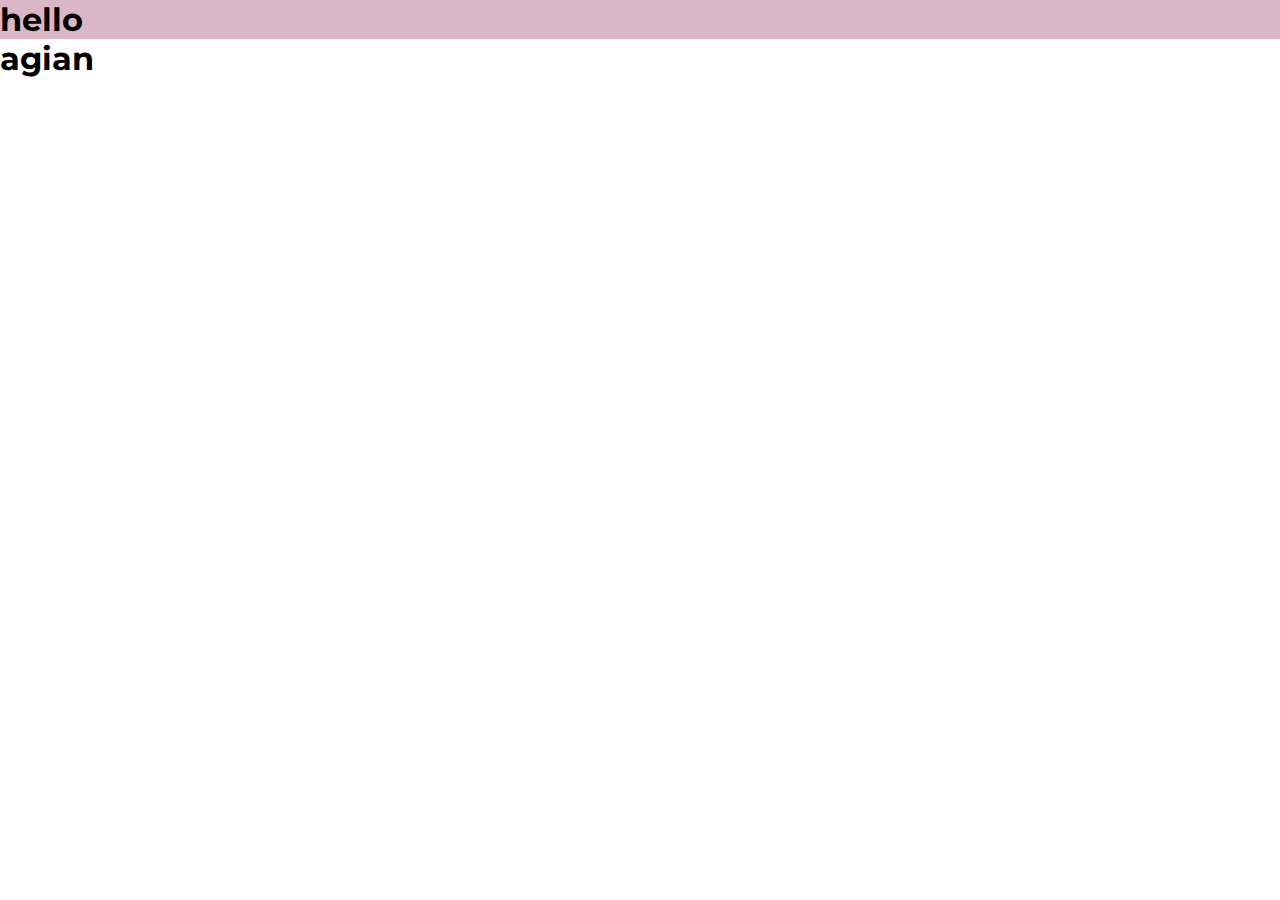
==== showmemore/showmemore.html @ 79c16b75 "update" ====
<!DOCTYPE html>
<html lang="en">
<head>
    <meta charset="UTF-8">
    <meta name="viewport" content="width=device-width, initial-scale=1.0">
    <link rel="stylesheet" href="/showmemore/scss/more.css">
    <title>About me</title>
</head>
<body>   
    <div id="fullpage">
        <section class="moresection s1">
            <h1>hello</h1>
        </section>
        <section class="moresection s2">
            <h1>agian</h1>
        </section>
    </div>
</body>
</html>
---- showmemore/scss/more.css ----
@import url("https://fonts.googleapis.com/css?family=Montserrat:400,700");
* {
  font-family: 'Montserrat';
  margin: 0;
  padding: 0;
  -webkit-box-sizing: border-box;
          box-sizing: border-box;
}

.moresection {
  width: 100%;
  display: -webkit-box;
  display: -ms-flexbox;
  display: flex;
}

.s1 {
  background-color: #DAB7C7;
}
/*# sourceMappingURL=more.css.map */
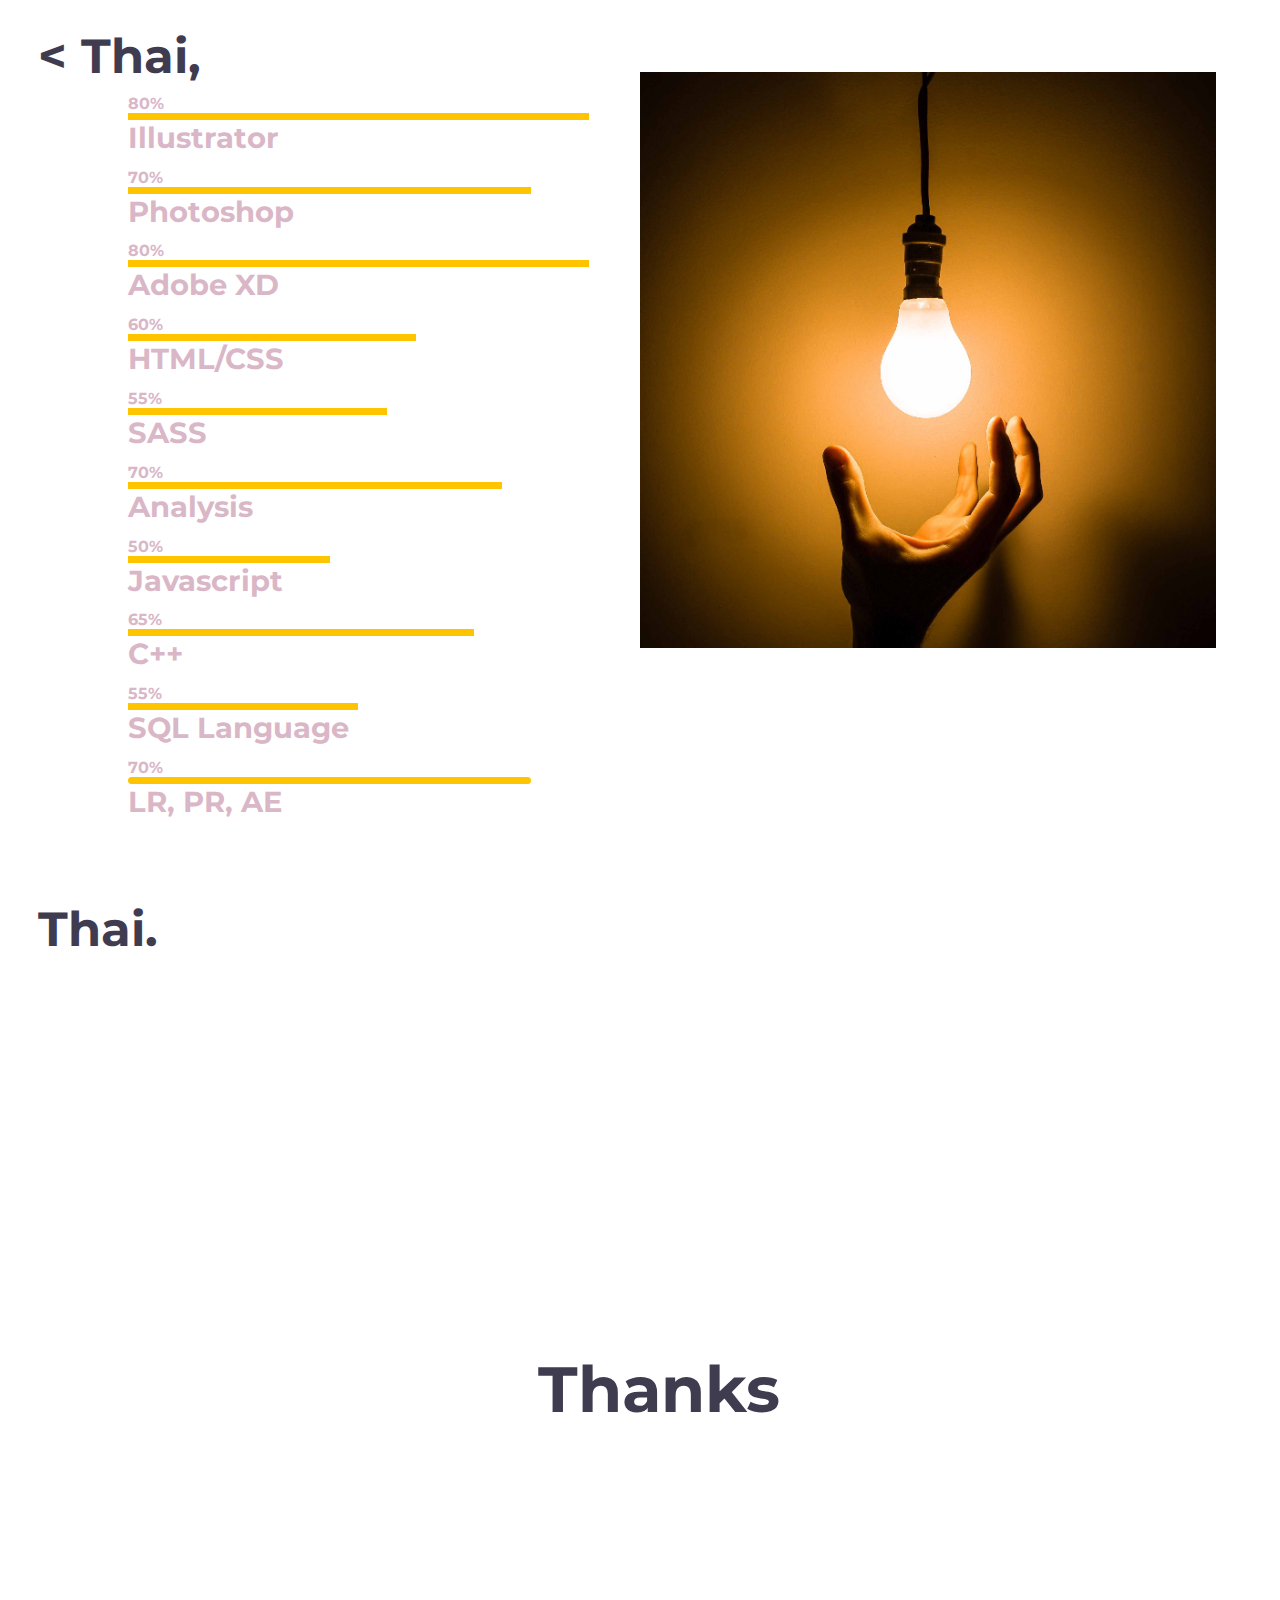
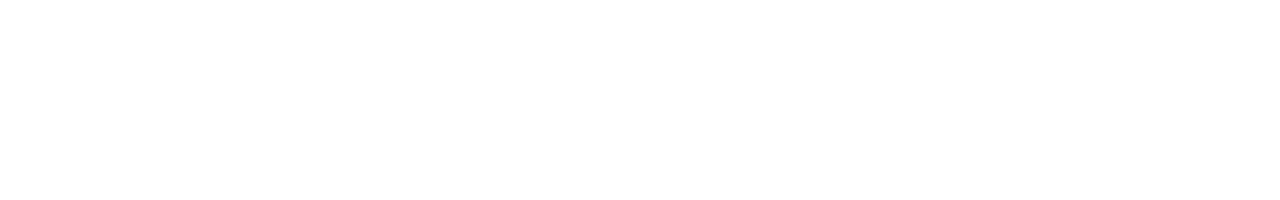
==== commit 7b672ff1: "final update" ====
--- a/showmemore/showmemore.html
+++ b/showmemore/showmemore.html
@@ -8,11 +8,63 @@
 </head>
 <body>   
     <div id="fullpage">
-        <section class="moresection s1">
-            <h1>hello</h1>
+        <section class="moresection skill">
+            <img src="/img/hand.svg" class="olaaaa">
+            <div class="content">
+                <div class="header_title" ><a href="/index.html#section2">< Thai,</a></div>
+                <div class="contentskill">
+                    <ul class="skill-set">
+                        <li class="illustrator">
+                            <div class="skill-set-name-ill-%">80%</div>
+                            <div class="skill-set-name-ill">Illustrator</div>
+                        </li>
+                        <li class="photoshop">
+                            <div class="skill-set-name-ps-%">70%</div>
+                            <div class="skill-set-name-ps">Photoshop</div>
+                        </li>
+                        <li class="XD">
+                            <div class="skill-set-name-xd-%">80%</div>
+                            <div class="skill-set-name-xd">Adobe XD</div>
+                        </li>
+                        <li class="htmlcss">
+                            <div class="skill-set-name-htmlcss-%">60%</div>
+                            <div class="skill-set-name-htmlcss">HTML/CSS</div>
+                        </li>
+                        <li class="SASS">
+                            <div class="skill-set-name-sass-%">55%</div>
+                            <div class="skill-set-name-sass">SASS</div>
+                        </li>
+                        <li class="analysis">
+                            <div class="skill-set-name-analysis-%">70%</div>
+                            <div class="skill-set-name-analysis">Analysis</div>
+                        </li>
+                        <li class="javascript">
+                            <div class="skill-set-name-js-%">50%</div>
+                            <div class="skill-set-name-js">Javascript</div>
+                        </li>
+                        <li class="C++">
+                            <div class="skill-set-name-c-%">65%</div>
+                            <div class="skill-set-name-c">C++</div>
+                        </li>
+                        <li class="sql">
+                            <div class="skill-set-name-sql-%">55%</div>
+                            <div class="skill-set-name-sql">SQL Language</div>
+                        </li>
+                        <li class="another">
+                            <div class="skill-set-name-another-%">70%</div>
+                            <div class="skill-set-name-another">LR, PR, AE</div>
+                        </li>
+                    </ul>
+                </div>
+            </div>
         </section>
-        <section class="moresection s2">
-            <h1>agian</h1>
+        <section class="moresection passion">
+            <div class="contentpassion">
+                <div class="header_title2">Thai.</div>
+                <div class="end">
+                    <h1>Thanks</h1>
+                </div>
+            </div>
         </section>
     </div>
 </body>
--- a/showmemore/scss/more.css
+++ b/showmemore/scss/more.css
@@ -9,12 +9,236 @@
 
 .moresection {
   width: 100%;
-  display: -webkit-box;
-  display: -ms-flexbox;
-  display: flex;
-}
-
-.s1 {
-  background-color: #DAB7C7;
+  height: 100vh;
+  display: -ms-grid;
+  display: grid;
+}
+
+.skill {
+  color: #DAB7C7;
+}
+
+.skill .olaaaa {
+  position: absolute;
+  width: 45%;
+  top: 8%;
+  left: 50%;
+}
+
+.skill .header_title {
+  position: absolute;
+  top: 3%;
+  left: 3%;
+  font-size: 3em;
+  font-weight: bold;
+  color: #3f3c50;
+}
+
+.skill .header_title a {
+  text-decoration: none;
+  color: #3f3c50;
+}
+
+.skill ul {
+  position: absolute;
+  top: 9%;
+  left: 10%;
+  font-weight: bold;
+  list-style-type: none;
+}
+
+.skill ul li {
+  margin-top: 0.8rem;
+  margin-bottom: 0.8rem;
+}
+
+.skill .skill-set-name-ill {
+  font-size: 1.8em;
+}
+
+.skill .skill-set-name-ill::before {
+  content: " ";
+  width: 16em;
+  border-bottom: 7px solid #FFC400;
+  display: block;
+  -webkit-animation: ill 1s ease-in-out;
+          animation: ill 1s ease-in-out;
+  -webkit-transform-origin: left;
+          transform-origin: left;
+}
+
+.skill .skill-set-name-ps {
+  font-size: 1.8em;
+}
+
+.skill .skill-set-name-ps::before {
+  content: " ";
+  width: 14em;
+  border-bottom: 7px solid #FFC400;
+  display: block;
+  -webkit-animation: ill 1s ease-in-out;
+          animation: ill 1s ease-in-out;
+  -webkit-transform-origin: left;
+          transform-origin: left;
+}
+
+.skill .skill-set-name-xd {
+  font-size: 1.8em;
+}
+
+.skill .skill-set-name-xd::before {
+  content: " ";
+  width: 16em;
+  border-bottom: 7px solid #FFC400;
+  display: block;
+  -webkit-animation: ill 1s ease-in-out;
+          animation: ill 1s ease-in-out;
+  -webkit-transform-origin: left;
+          transform-origin: left;
+}
+
+.skill .skill-set-name-htmlcss {
+  font-size: 1.8em;
+}
+
+.skill .skill-set-name-htmlcss::before {
+  content: " ";
+  width: 10em;
+  border-bottom: 7px solid #FFC400;
+  display: block;
+  -webkit-animation: ill 1s ease-in-out;
+          animation: ill 1s ease-in-out;
+  -webkit-transform-origin: left;
+          transform-origin: left;
+}
+
+.skill .skill-set-name-sass {
+  font-size: 1.8em;
+}
+
+.skill .skill-set-name-sass::before {
+  content: " ";
+  width: 9em;
+  border-bottom: 7px solid #FFC400;
+  display: block;
+  -webkit-animation: ill 1s ease-in-out;
+          animation: ill 1s ease-in-out;
+  -webkit-transform-origin: left;
+          transform-origin: left;
+}
+
+.skill .skill-set-name-analysis {
+  font-size: 1.8em;
+}
+
+.skill .skill-set-name-analysis::before {
+  content: " ";
+  width: 13em;
+  border-bottom: 7px solid #FFC400;
+  display: block;
+  -webkit-animation: ill 1s ease-in-out;
+          animation: ill 1s ease-in-out;
+  -webkit-transform-origin: left;
+          transform-origin: left;
+}
+
+.skill .skill-set-name-js {
+  font-size: 1.8em;
+}
+
+.skill .skill-set-name-js::before {
+  content: " ";
+  width: 7em;
+  border-bottom: 7px solid #FFC400;
+  display: block;
+  -webkit-animation: ill 1s ease-in-out;
+          animation: ill 1s ease-in-out;
+  -webkit-transform-origin: left;
+          transform-origin: left;
+}
+
+.skill .skill-set-name-c {
+  font-size: 1.8em;
+}
+
+.skill .skill-set-name-c::before {
+  content: " ";
+  width: 12em;
+  border-bottom: 7px solid #FFC400;
+  display: block;
+  -webkit-animation: ill 1s ease-in-out;
+          animation: ill 1s ease-in-out;
+  -webkit-transform-origin: left;
+          transform-origin: left;
+}
+
+.skill .skill-set-name-sql {
+  font-size: 1.8em;
+}
+
+.skill .skill-set-name-sql::before {
+  content: " ";
+  width: 8em;
+  border-bottom: 7px solid #FFC400;
+  display: block;
+  -webkit-animation: ill 1s ease-in-out;
+          animation: ill 1s ease-in-out;
+  -webkit-transform-origin: left;
+          transform-origin: left;
+}
+
+.skill .skill-set-name-another {
+  font-size: 1.8em;
+}
+
+.skill .skill-set-name-another::before {
+  content: " ";
+  width: 14em;
+  border-radius: 2em;
+  border-bottom: 7px solid #FFC400;
+  display: block;
+  -webkit-animation: ill 1s ease-in-out;
+          animation: ill 1s ease-in-out;
+  -webkit-transform-origin: left;
+          transform-origin: left;
+}
+
+@-webkit-keyframes ill {
+  from {
+    -webkit-transform: scaleX(0);
+            transform: scaleX(0);
+  }
+  to {
+    -webkit-transform: scaleX(1);
+            transform: scaleX(1);
+  }
+}
+
+@keyframes ill {
+  from {
+    -webkit-transform: scaleX(0);
+            transform: scaleX(0);
+  }
+  to {
+    -webkit-transform: scaleX(1);
+            transform: scaleX(1);
+  }
+}
+
+.passion .header_title2 {
+  position: absolute;
+  left: 3%;
+  font-size: 3em;
+  font-weight: bold;
+  color: #3f3c50;
+}
+
+.passion .end {
+  position: absolute;
+  top: 150%;
+  left: 42%;
+  font-size: 2em;
+  font-weight: bold;
+  color: #3f3c50;
 }
 /*# sourceMappingURL=more.css.map */